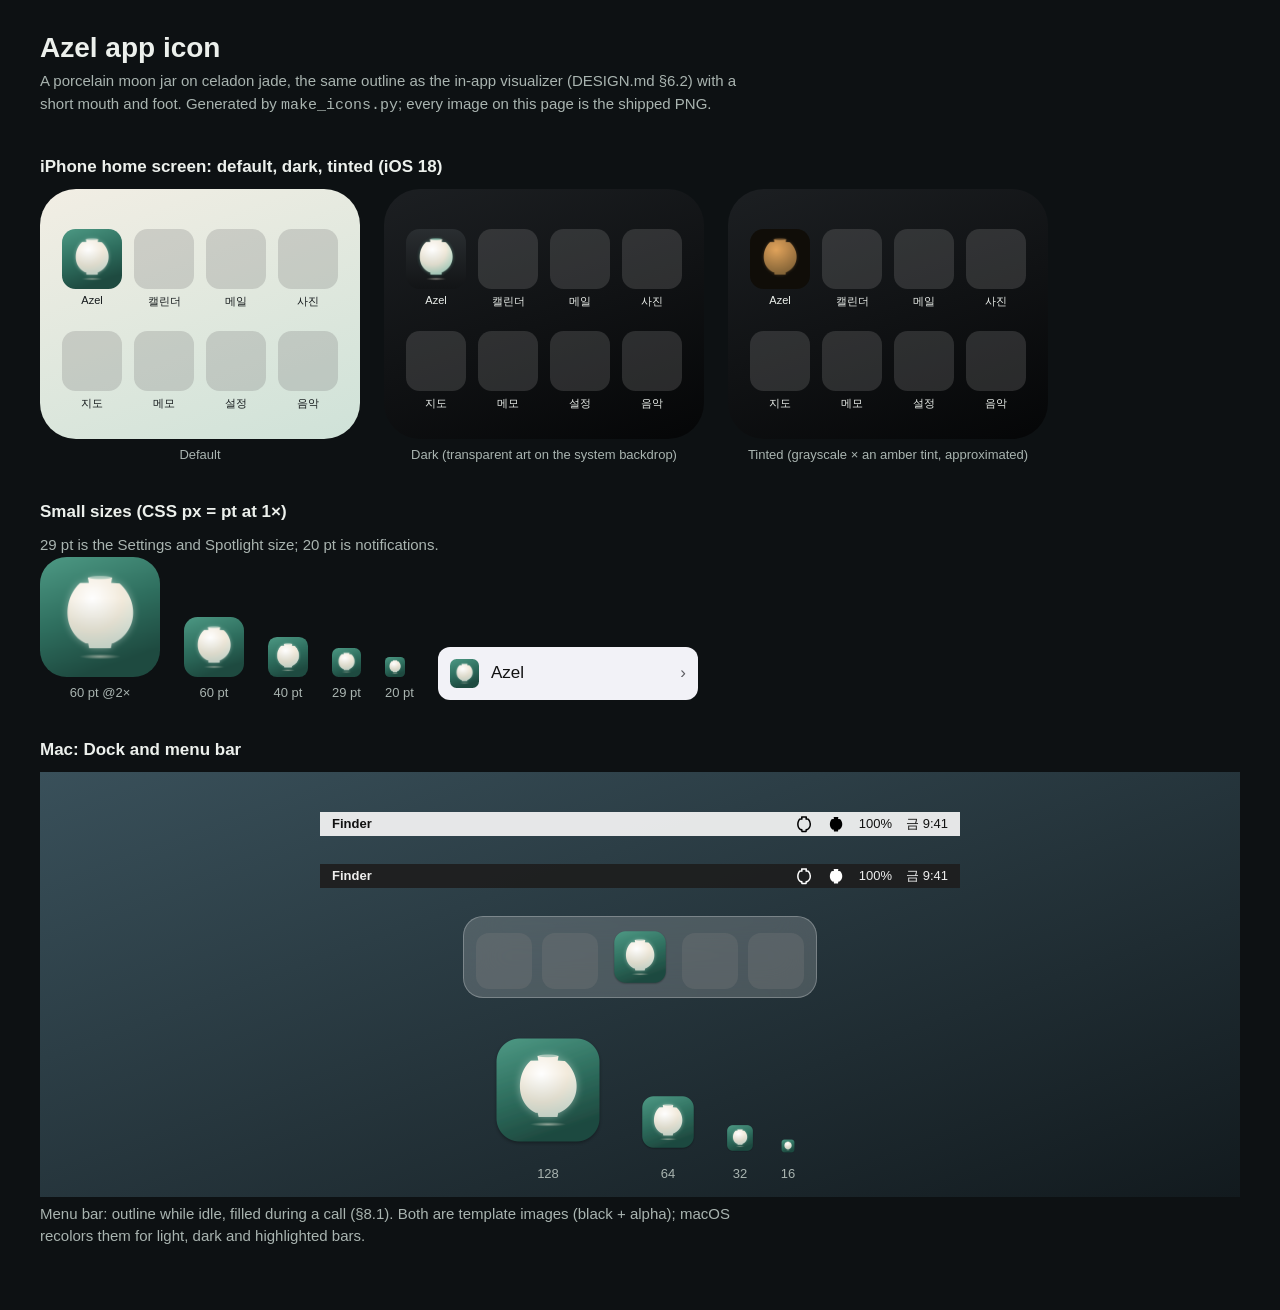
==== assistant/design/icon/icon-preview.html @ e7351228 "feat(design): add the azel app icon, variants and menu-bar template" ====
<!doctype html>
<html lang="ko">
<head>
<meta charset="utf-8">
<meta name="viewport" content="width=device-width, initial-scale=1">
<title>Azel Icon Preview</title>
<style>
:root { --bg:#0D1113; --card:#182025; --stroke:#26313A; --text:#ECF0EC; --text2:#A9B4B0; }
* { box-sizing:border-box; margin:0; padding:0; }
body { background:var(--bg); color:var(--text); padding:32px 16px 64px;
  font-family:-apple-system, BlinkMacSystemFont, "Apple SD Gothic Neo", "Noto Sans KR", sans-serif; }
main { max-width:1200px; margin:0 auto; display:flex; flex-direction:column; gap:40px; }
h1 { font-size:28px; font-weight:600; }
h2 { font-size:17px; font-weight:600; margin-bottom:12px; }
p { color:var(--text2); font-size:15px; line-height:1.5; margin-top:6px; max-width:720px; }
.row { display:flex; flex-wrap:wrap; gap:24px; align-items:flex-end; }
.cap { font-size:13px; color:var(--text2); text-align:center; margin-top:8px; }

/* iOS home screens */
.home { width:320px; border-radius:36px; padding:40px 22px 28px; display:grid; grid-template-columns:repeat(4, 60px); justify-content:space-between; gap:22px 0; }
.home.light { background:linear-gradient(160deg, #F2EEE4, #CFE2D8); color:#14191B; }
.home.dark { background:linear-gradient(160deg, #1C1F22, #050607); color:#ECF0EC; }
.home.tint { background:linear-gradient(160deg, #1C1F22, #050607); color:#ECF0EC; }
.app { display:flex; flex-direction:column; align-items:center; gap:5px; font-size:11px; }
.ico { width:60px; height:60px; border-radius:13.5px; overflow:hidden; position:relative; flex:none; }
.ico img { width:100%; height:100%; display:block; }
.ph { background:rgba(127,127,127,.28); }
.dark .ico.azel { background:linear-gradient(180deg, #2A2E31, #121416); } /* system backdrop for dark icons */
.tint .ico.azel { background:#111315; }
.tint .ico.azel .tintlayer { position:absolute; inset:0; background:#E2A45B; mix-blend-mode:multiply; }

/* sizes */
.sizes img { display:block; }
.r { border-radius:22.37%; }

/* Mac */
.desk { border-radius:0; padding:40px 24px 16px; background:linear-gradient(160deg, #39505A, #121A1E); display:flex; flex-direction:column; align-items:center; gap:28px; }
.dock { display:flex; gap:10px; align-items:flex-end; padding:8px 12px; border-radius:20px; background:rgba(255,255,255,.18); border:1px solid rgba(255,255,255,.25); backdrop-filter:blur(20px); }
.dock .ph { width:56px; height:56px; border-radius:13px; }
.menubar { height:24px; padding:0 12px; display:flex; align-items:center; justify-content:flex-end; gap:14px; font-size:13px; width:100%; max-width:640px; }
.menubar.light { background:rgba(246,246,246,.92); color:#111; }
.menubar.dark { background:rgba(30,30,30,.92); color:#eee; }
.menubar img { width:18px; height:18px; display:block; }
.menubar.dark img { filter:invert(1); } /* what macOS does to a template image */
.menubar .sp { margin-right:auto; font-weight:600; }
</style>
</head>
<body>
<main>
  <header>
    <h1>Azel app icon</h1>
    <p>A porcelain moon jar on celadon jade, the same outline as the in-app visualizer (DESIGN.md §6.2) with a short mouth and foot. Generated by <code>make_icons.py</code>; every image on this page is the shipped PNG.</p>
  </header>

  <section>
    <h2>iPhone home screen: default, dark, tinted (iOS 18)</h2>
    <div class="row">
      <div><div class="home light">
        <div class="app"><div class="ico azel"><img src="AppIcon-1024.png" alt="Azel app icon"></div>Azel</div>
        <div class="app"><div class="ico ph"></div>캘린더</div><div class="app"><div class="ico ph"></div>메일</div><div class="app"><div class="ico ph"></div>사진</div>
        <div class="app"><div class="ico ph"></div>지도</div><div class="app"><div class="ico ph"></div>메모</div><div class="app"><div class="ico ph"></div>설정</div><div class="app"><div class="ico ph"></div>음악</div>
      </div><div class="cap">Default</div></div>
      <div><div class="home dark">
        <div class="app"><div class="ico azel"><img src="AppIcon-1024-dark.png" alt="Azel app icon, dark"></div>Azel</div>
        <div class="app"><div class="ico ph"></div>캘린더</div><div class="app"><div class="ico ph"></div>메일</div><div class="app"><div class="ico ph"></div>사진</div>
        <div class="app"><div class="ico ph"></div>지도</div><div class="app"><div class="ico ph"></div>메모</div><div class="app"><div class="ico ph"></div>설정</div><div class="app"><div class="ico ph"></div>음악</div>
      </div><div class="cap">Dark (transparent art on the system backdrop)</div></div>
      <div><div class="home tint">
        <div class="app"><div class="ico azel"><img src="AppIcon-1024-tinted.png" alt="Azel app icon, tinted"><span class="tintlayer"></span></div>Azel</div>
        <div class="app"><div class="ico ph"></div>캘린더</div><div class="app"><div class="ico ph"></div>메일</div><div class="app"><div class="ico ph"></div>사진</div>
        <div class="app"><div class="ico ph"></div>지도</div><div class="app"><div class="ico ph"></div>메모</div><div class="app"><div class="ico ph"></div>설정</div><div class="app"><div class="ico ph"></div>음악</div>
      </div><div class="cap">Tinted (grayscale × an amber tint, approximated)</div></div>
    </div>
  </section>

  <section>
    <h2>Small sizes (CSS px = pt at 1×)</h2>
    <p>29 pt is the Settings and Spotlight size; 20 pt is notifications.</p>
    <div class="row sizes">
      <div><img class="r" src="AppIcon-1024.png" width="120" alt=""><div class="cap">60 pt @2×</div></div>
      <div><img class="r" src="AppIcon-1024.png" width="60" alt=""><div class="cap">60 pt</div></div>
      <div><img class="r" src="AppIcon-1024.png" width="40" alt=""><div class="cap">40 pt</div></div>
      <div><img class="r" src="AppIcon-1024.png" width="29" alt=""><div class="cap">29 pt</div></div>
      <div><img class="r" src="AppIcon-1024.png" width="20" alt=""><div class="cap">20 pt</div></div>
      <div style="background:#F2F2F7;padding:12px;border-radius:12px;display:flex;align-items:center;gap:12px;color:#111;font-size:17px;width:260px">
        <img class="r" src="AppIcon-1024.png" width="29" alt="">Azel<span style="margin-left:auto;color:#5E5E63" aria-hidden="true">›</span></div>
    </div>
  </section>

  <section>
    <h2>Mac: Dock and menu bar</h2>
    <div class="desk">
      <div class="menubar light"><span class="sp"> Finder</span><img src="MenuBarTemplate@2x.png" alt="Azel menu-bar icon"><img src="MenuBarTemplateFilled@2x.png" alt="Azel menu-bar icon, in a call"><span>100%</span><span>금 9:41</span></div>
      <div class="menubar dark"><span class="sp"> Finder</span><img src="MenuBarTemplate@2x.png" alt=""><img src="MenuBarTemplateFilled@2x.png" alt=""><span>100%</span><span>금 9:41</span></div>
      <div class="dock">
        <div class="ph"></div><div class="ph"></div>
        <img src="AppIcon-macOS-1024.png" width="64" alt="Azel macOS icon">
        <div class="ph"></div><div class="ph"></div>
      </div>
      <div class="row" style="align-items:flex-end">
        <div><img src="AppIcon-macOS-1024.png" width="128" alt=""><div class="cap">128</div></div>
        <div><img src="AppIcon-macOS-1024.png" width="64" alt=""><div class="cap">64</div></div>
        <div><img src="AppIcon-macOS-1024.png" width="32" alt=""><div class="cap">32</div></div>
        <div><img src="AppIcon-macOS-1024.png" width="16" alt=""><div class="cap">16</div></div>
      </div>
    </div>
    <p>Menu bar: outline while idle, filled during a call (§8.1). Both are template images (black + alpha); macOS recolors them for light, dark and highlighted bars.</p>
  </section>
</main>
</body>
</html>
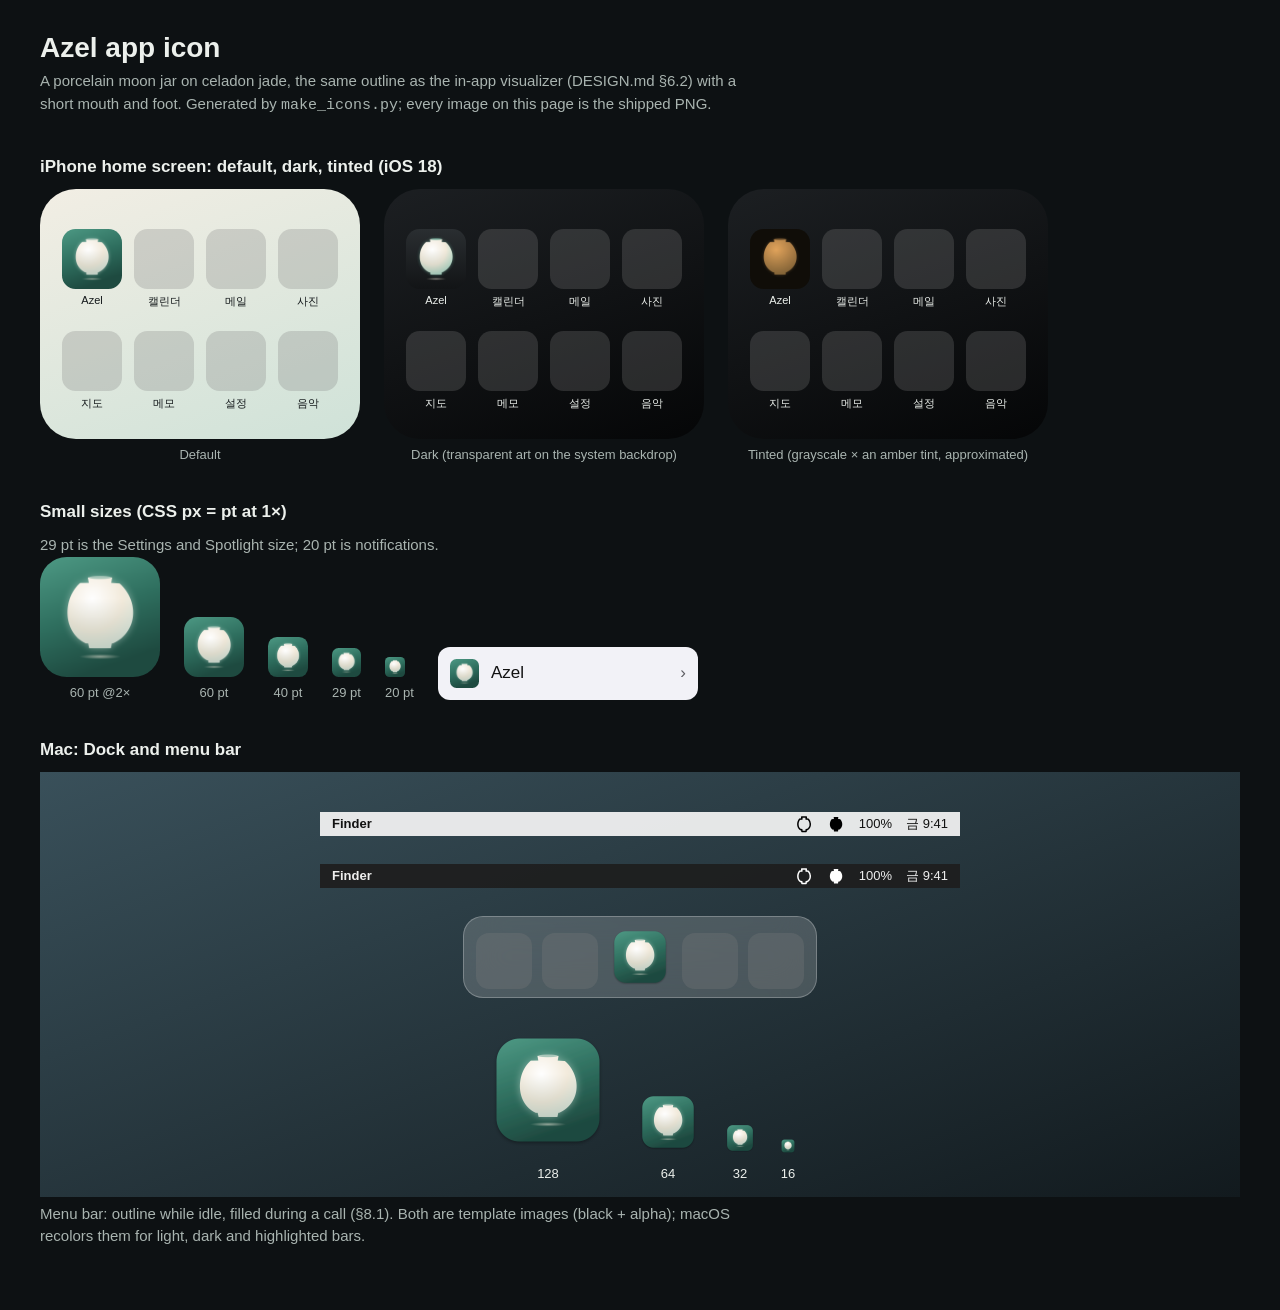
==== commit 74e79861: "fix(design): keep icon preview captions and menu bars readable" ====
--- a/assistant/design/icon/icon-preview.html
+++ b/assistant/design/icon/icon-preview.html
@@ -37,9 +37,10 @@
 .desk { border-radius:0; padding:40px 24px 16px; background:linear-gradient(160deg, #39505A, #121A1E); display:flex; flex-direction:column; align-items:center; gap:28px; }
 .dock { display:flex; gap:10px; align-items:flex-end; padding:8px 12px; border-radius:20px; background:rgba(255,255,255,.18); border:1px solid rgba(255,255,255,.25); backdrop-filter:blur(20px); }
 .dock .ph { width:56px; height:56px; border-radius:13px; }
-.menubar { height:24px; padding:0 12px; display:flex; align-items:center; justify-content:flex-end; gap:14px; font-size:13px; width:100%; max-width:640px; }
+.menubar { height:24px; padding:3px 12px; display:flex; align-items:center; justify-content:flex-end; gap:14px; font-size:13px; width:100%; max-width:640px; }
 .menubar.light { background:rgba(246,246,246,.92); color:#111; }
 .menubar.dark { background:rgba(30,30,30,.92); color:#eee; }
+.desk .cap { color:#ECF0EC; }
 .menubar img { width:18px; height:18px; display:block; }
 .menubar.dark img { filter:invert(1); } /* what macOS does to a template image */
 .menubar .sp { margin-right:auto; font-weight:600; }
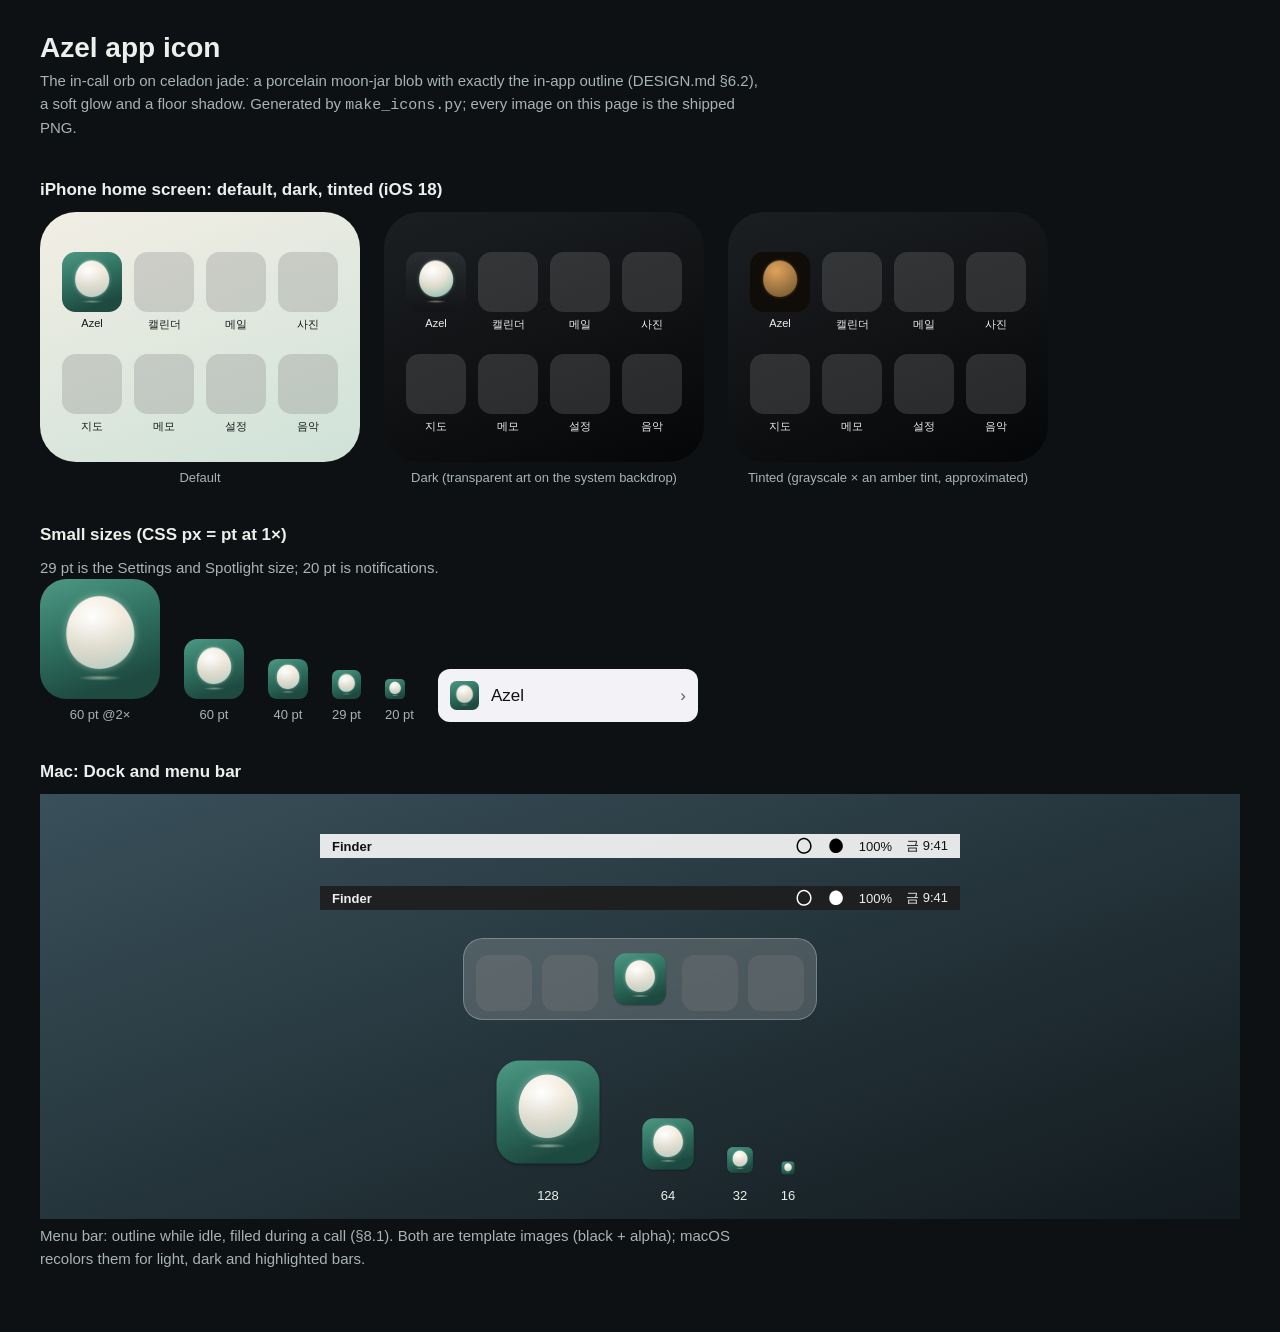
==== commit a7a83cbb: "feat(design): redo the icon as the smooth orb and spec a living idle orb" ====
--- a/assistant/design/icon/icon-preview.html
+++ b/assistant/design/icon/icon-preview.html
@@ -50,7 +50,7 @@
 <main>
   <header>
     <h1>Azel app icon</h1>
-    <p>A porcelain moon jar on celadon jade, the same outline as the in-app visualizer (DESIGN.md §6.2) with a short mouth and foot. Generated by <code>make_icons.py</code>; every image on this page is the shipped PNG.</p>
+    <p>The in-call orb on celadon jade: a porcelain moon-jar blob with exactly the in-app outline (DESIGN.md §6.2), a soft glow and a floor shadow. Generated by <code>make_icons.py</code>; every image on this page is the shipped PNG.</p>
   </header>
 
   <section>
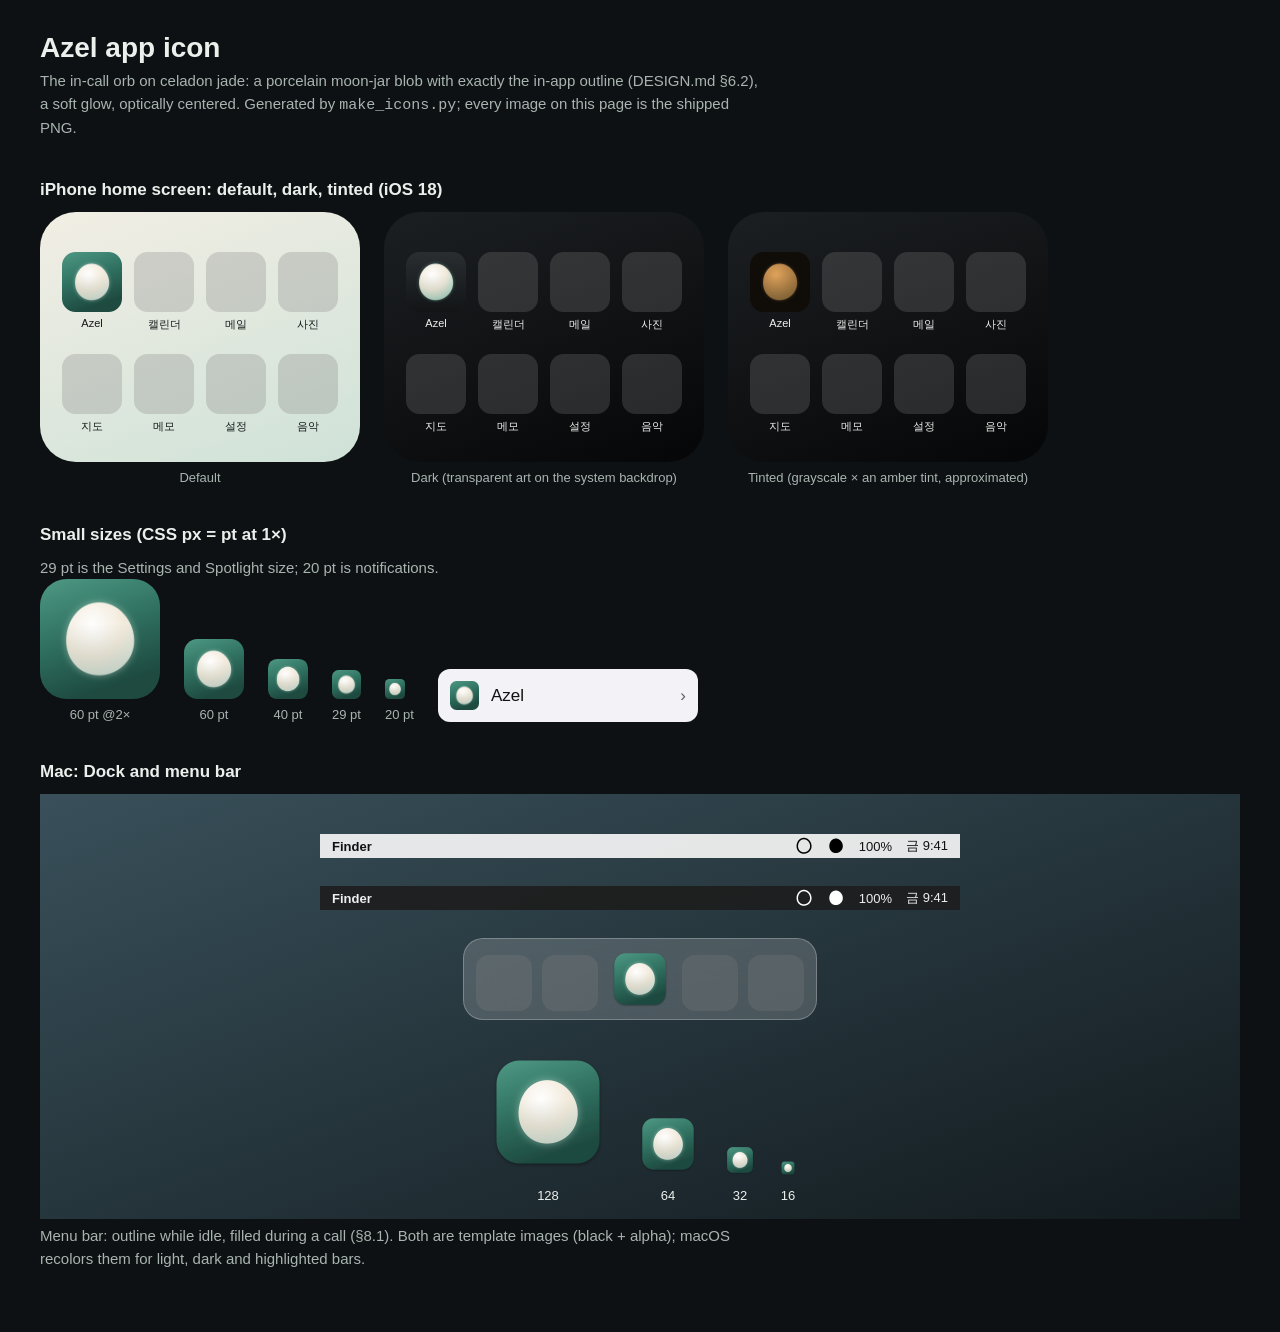
==== commit 33e72665: "fix(design): drop the icon floor shadow and center the orb optically" ====
--- a/assistant/design/icon/icon-preview.html
+++ b/assistant/design/icon/icon-preview.html
@@ -50,7 +50,7 @@
 <main>
   <header>
     <h1>Azel app icon</h1>
-    <p>The in-call orb on celadon jade: a porcelain moon-jar blob with exactly the in-app outline (DESIGN.md §6.2), a soft glow and a floor shadow. Generated by <code>make_icons.py</code>; every image on this page is the shipped PNG.</p>
+    <p>The in-call orb on celadon jade: a porcelain moon-jar blob with exactly the in-app outline (DESIGN.md §6.2), a soft glow, optically centered. Generated by <code>make_icons.py</code>; every image on this page is the shipped PNG.</p>
   </header>
 
   <section>
